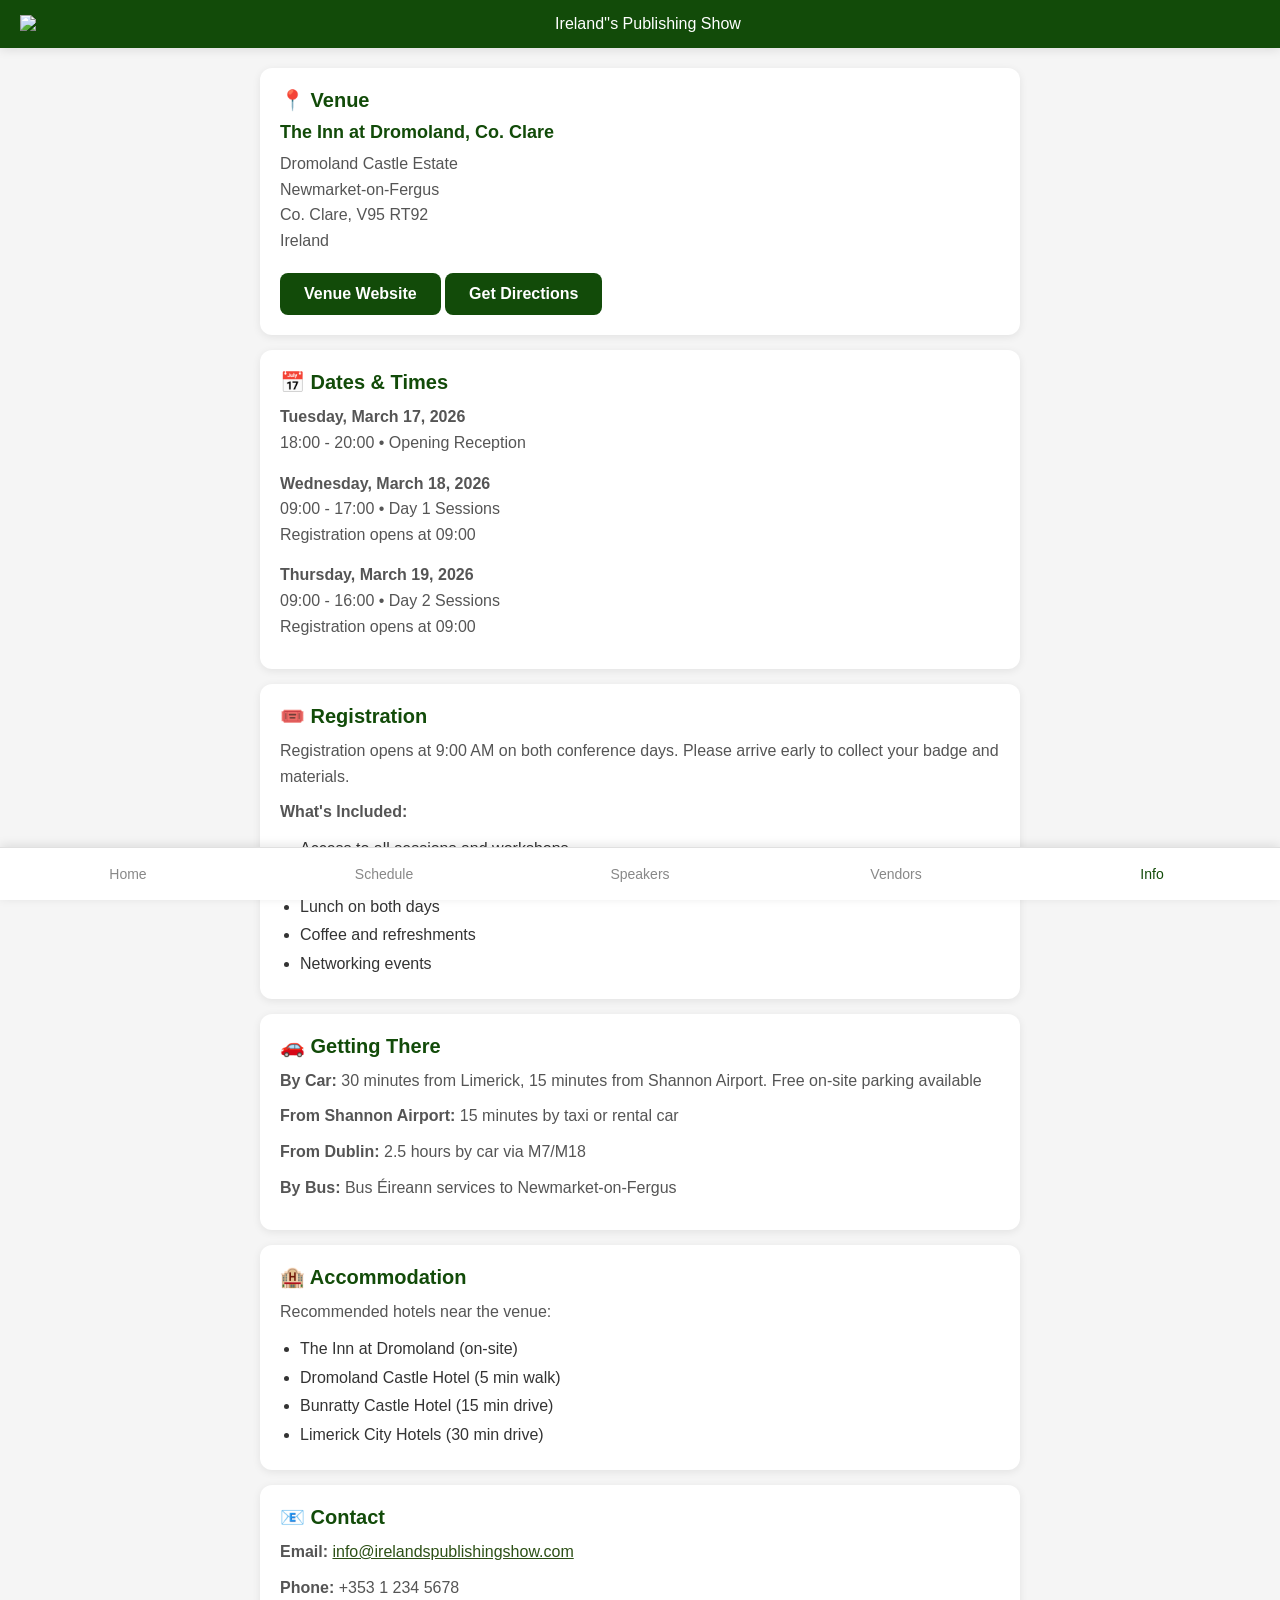
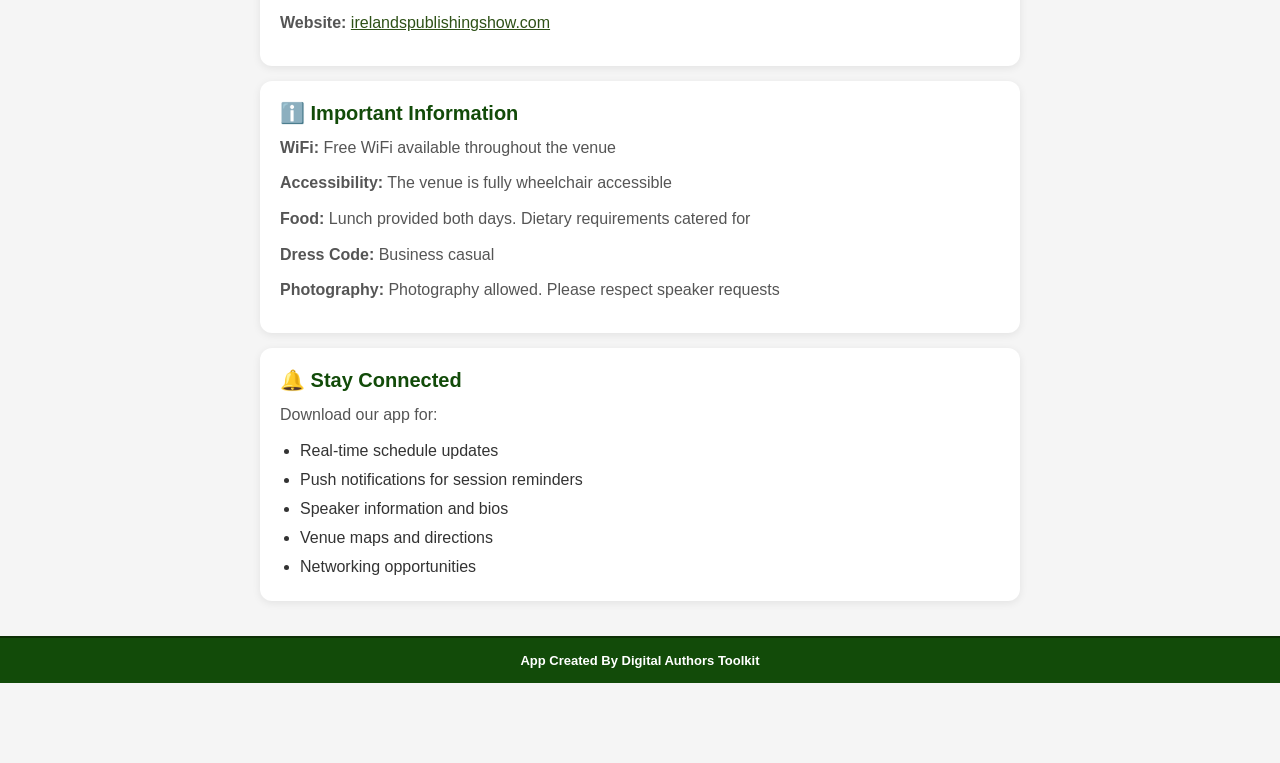
==== info.html @ 824d9bb5 "Add files via upload" ====
<!DOCTYPE html>
<html lang="en">
<head>
  <meta charset="UTF-8">
  <meta name="viewport" content="width=device-width, initial-scale=1.0">
  <title>Event Info - Ireland's Publishing Show 2026</title>
  <link rel="stylesheet" href="styles.css">
</head>
<body>
  <div class="header">
    <img src="images/ips-logo.png" alt="Ireland''s Publishing Show" class="header-logo">
  </div>

  <div class="container">
    <div class="card">
      <h2>📍 Venue</h2>
      <h3>The Inn at Dromoland, Co. Clare</h3>
      <p>Dromoland Castle Estate<br>
      Newmarket-on-Fergus<br>
      Co. Clare, V95 RT92<br>
      Ireland</p>
      <a href="https://www.dromoland.ie/the-inn-at-dromoland" class="btn" target="_blank">Venue Website</a>
      <a href="https://maps.google.com/?q=The+Inn+at+Dromoland+Co+Clare" class="btn" target="_blank">Get Directions</a>
    </div>

    <div class="card">
      <h2>📅 Dates & Times</h2>
      <p><strong>Tuesday, March 17, 2026</strong><br>
      18:00 - 20:00 • Opening Reception</p>
      
      <p style="margin-top: 15px;"><strong>Wednesday, March 18, 2026</strong><br>
      09:00 - 17:00 • Day 1 Sessions<br>
      Registration opens at 09:00</p>
      
      <p style="margin-top: 15px;"><strong>Thursday, March 19, 2026</strong><br>
      09:00 - 16:00 • Day 2 Sessions<br>
      Registration opens at 09:00</p>
    </div>

    <div class="card">
      <h2>🎟️ Registration</h2>
      <p>Registration opens at 9:00 AM on both conference days. Please arrive early to collect your badge and materials.</p>
      <p style="margin-top: 10px;"><strong>What's Included:</strong></p>
      <ul style="margin-left: 20px; margin-top: 10px; line-height: 1.8;">
        <li>Access to all sessions and workshops</li>
        <li>Conference materials and swag bag</li>
        <li>Lunch on both days</li>
        <li>Coffee and refreshments</li>
        <li>Networking events</li>
      </ul>
    </div>

    <div class="card">
      <h2>🚗 Getting There</h2>
      <p><strong>By Car:</strong> 30 minutes from Limerick, 15 minutes from Shannon Airport. Free on-site parking available</p>
      <p><strong>From Shannon Airport:</strong> 15 minutes by taxi or rental car</p>
      <p><strong>From Dublin:</strong> 2.5 hours by car via M7/M18</p>
      <p><strong>By Bus:</strong> Bus Éireann services to Newmarket-on-Fergus</p>
    </div>

    <div class="card">
      <h2>🏨 Accommodation</h2>
      <p>Recommended hotels near the venue:</p>
      <ul style="margin-left: 20px; margin-top: 10px; line-height: 1.8;">
        <li>The Inn at Dromoland (on-site)</li>
        <li>Dromoland Castle Hotel (5 min walk)</li>
        <li>Bunratty Castle Hotel (15 min drive)</li>
        <li>Limerick City Hotels (30 min drive)</li>
      </ul>
    </div>

    <div class="card">
      <h2>📧 Contact</h2>
      <p><strong>Email:</strong> <a href="mailto:info@irelandspublishingshow.com" style="color: #2d5016;">info@irelandspublishingshow.com</a></p>
      <p><strong>Phone:</strong> +353 1 234 5678</p>
      <p><strong>Website:</strong> <a href="https://irelandspublishingshow.com" style="color: #2d5016;" target="_blank">irelandspublishingshow.com</a></p>
    </div>

    <div class="card">
      <h2>ℹ️ Important Information</h2>
      <p><strong>WiFi:</strong> Free WiFi available throughout the venue</p>
      <p><strong>Accessibility:</strong> The venue is fully wheelchair accessible</p>
      <p><strong>Food:</strong> Lunch provided both days. Dietary requirements catered for</p>
      <p><strong>Dress Code:</strong> Business casual</p>
      <p><strong>Photography:</strong> Photography allowed. Please respect speaker requests</p>
    </div>

    <div class="card">
      <h2>🔔 Stay Connected</h2>
      <p>Download our app for:</p>
      <ul style="margin-left: 20px; margin-top: 10px; line-height: 1.8;">
        <li>Real-time schedule updates</li>
        <li>Push notifications for session reminders</li>
        <li>Speaker information and bios</li>
        <li>Venue maps and directions</li>
        <li>Networking opportunities</li>
      </ul>
    </div>
  </div>

  <div class="footer-credit">
    App Created By Digital Authors Toolkit
  </div>

  <nav class="bottom-nav">
    <a href="index.html">
      <span class="nav-icon">🏠</span>
      <span class="nav-label">Home</span>
    </a>
    <a href="schedule.html">
      <span class="nav-icon">📅</span>
      <span class="nav-label">Schedule</span>
    </a>
    <a href="speakers.html">
      <span class="nav-icon">🎤</span>
      <span class="nav-label">Speakers</span>
    </a>
    <a href="vendors.html">
      <span class="nav-icon">🏢</span>
      <span class="nav-label">Vendors</span>
    </a>
    <a href="info.html" class="active">
      <span class="nav-icon">ℹ️</span>
      <span class="nav-label">Info</span>
    </a>
  </nav>
</body>
</html>
---- styles.css ----
* {
  margin: 0;
  padding: 0;
  box-sizing: border-box;
}

body {
  font-family: -apple-system, BlinkMacSystemFont, 'Segoe UI', Roboto, Oxygen, Ubuntu, Cantarell, sans-serif;
  background: #f5f5f5;
  color: #333;
  padding-bottom: 80px;
}

.header {
  background: #124B09;
  color: white;
  padding: 15px 20px;
  text-align: center;
  box-shadow: 0 2px 10px rgba(0,0,0,0.1);
}

.header-logo {
  max-width: 100%;
  height: auto;
  max-height: 80px;
  margin: 0 auto;
  display: block;
}

.header h1 {
  font-size: 24px;
  font-weight: 700;
  margin-bottom: 5px;
}

.header p {
  font-size: 14px;
  opacity: 0.9;
}

.container {
  max-width: 800px;
  margin: 0 auto;
  padding: 20px;
}

.card {
  background: white;
  border-radius: 12px;
  padding: 20px;
  margin-bottom: 15px;
  box-shadow: 0 2px 8px rgba(0,0,0,0.08);
}

.card h2 {
  color: #124B09;
  font-size: 20px;
  margin-bottom: 10px;
}

.card h3 {
  color: #124B09;
  font-size: 18px;
  margin-bottom: 8px;
}

.card p {
  line-height: 1.6;
  color: #555;
  margin-bottom: 10px;
}

.card .meta {
  color: #888;
  font-size: 14px;
  margin-top: 8px;
}

.countdown {
  display: grid;
  grid-template-columns: repeat(4, 1fr);
  gap: 10px;
  margin: 20px 0;
}

.countdown-item {
  background: white;
  border-radius: 12px;
  padding: 15px;
  text-align: center;
  box-shadow: 0 2px 8px rgba(0,0,0,0.08);
}

.countdown-number {
  font-size: 32px;
  font-weight: 700;
  color: #124B09;
  display: block;
}

.countdown-label {
  font-size: 12px;
  color: #888;
  text-transform: uppercase;
  margin-top: 5px;
}

.btn {
  display: inline-block;
  background: #124B09;
  color: white;
  padding: 12px 24px;
  border-radius: 8px;
  text-decoration: none;
  font-weight: 600;
  margin-top: 10px;
  transition: background 0.3s;
}

.btn:hover {
  background: #1a6b0d;
}

.sponsor-grid {
  display: grid;
  grid-template-columns: repeat(auto-fit, minmax(150px, 1fr));
  gap: 15px;
  margin-top: 15px;
}

.sponsor-item {
  background: white;
  border: 2px solid #e0e0e0;
  border-radius: 8px;
  padding: 15px;
  text-align: center;
}

.sponsor-item img {
  max-width: 100%;
  height: auto;
  margin-bottom: 10px;
}

.sponsor-item h4 {
  font-size: 14px;
  color: #124B09;
}

.nav,
.bottom-nav {
  position: fixed;
  bottom: 0;
  left: 0;
  right: 0;
  background: white;
  border-top: 1px solid #e0e0e0;
  display: flex;
  justify-content: space-around;
  padding: 10px 0;
  box-shadow: 0 -2px 10px rgba(0,0,0,0.1);
  z-index: 1000;
}

.nav a,
.bottom-nav a {
  flex: 1;
  text-align: center;
  text-decoration: none;
  color: #888;
  font-size: 12px;
  padding: 8px;
  transition: color 0.3s;
  display: flex;
  flex-direction: column;
  align-items: center;
  gap: 4px;
}

.nav a.active,
.bottom-nav a.active {
  color: #124B09;
  font-weight: 600;
}

.nav a:hover,
.bottom-nav a:hover {
  color: #1a6b0d;
}

.nav-icon {
  display: none;
}

.nav-label {
  font-size: 14px;
  display: block;
  font-weight: 500;
}

.footer-credit {
  text-align: center;
  padding: 15px 20px;
  background: #124B09;
  color: white;
  font-size: 13px;
  font-weight: 600;
  border-top: 2px solid #0d3005;
}

.session-time {
  display: inline-block;
  background: #124B09;
  color: white;
  padding: 4px 12px;
  border-radius: 20px;
  font-size: 13px;
  font-weight: 600;
  margin-bottom: 8px;
}

.session-room {
  color: #888;
  font-size: 13px;
  margin-top: 5px;
}

.speaker-bio {
  font-size: 14px;
  line-height: 1.6;
  color: #666;
  margin-top: 8px;
}

.email-signup {
  background: white;
  border-radius: 12px;
  padding: 20px;
  margin: 20px 0;
  text-align: center;
  box-shadow: 0 2px 8px rgba(0,0,0,0.08);
}

.email-signup h3 {
  color: #124B09;
  margin-bottom: 10px;
}

.email-signup input {
  width: 100%;
  padding: 12px;
  border: 2px solid #e0e0e0;
  border-radius: 8px;
  font-size: 16px;
  margin: 10px 0;
}

.email-signup button {
  width: 100%;
  background: #124B09;
  color: white;
  padding: 12px;
  border: none;
  border-radius: 8px;
  font-size: 16px;
  font-weight: 600;
  cursor: pointer;
  transition: background 0.3s;
}

.email-signup button:hover {
  background: #1a6b0d;
}

@media (max-width: 600px) {
  .countdown {
    grid-template-columns: repeat(2, 1fr);
  }
  
  .sponsor-grid {
    grid-template-columns: repeat(2, 1fr);
  }
}
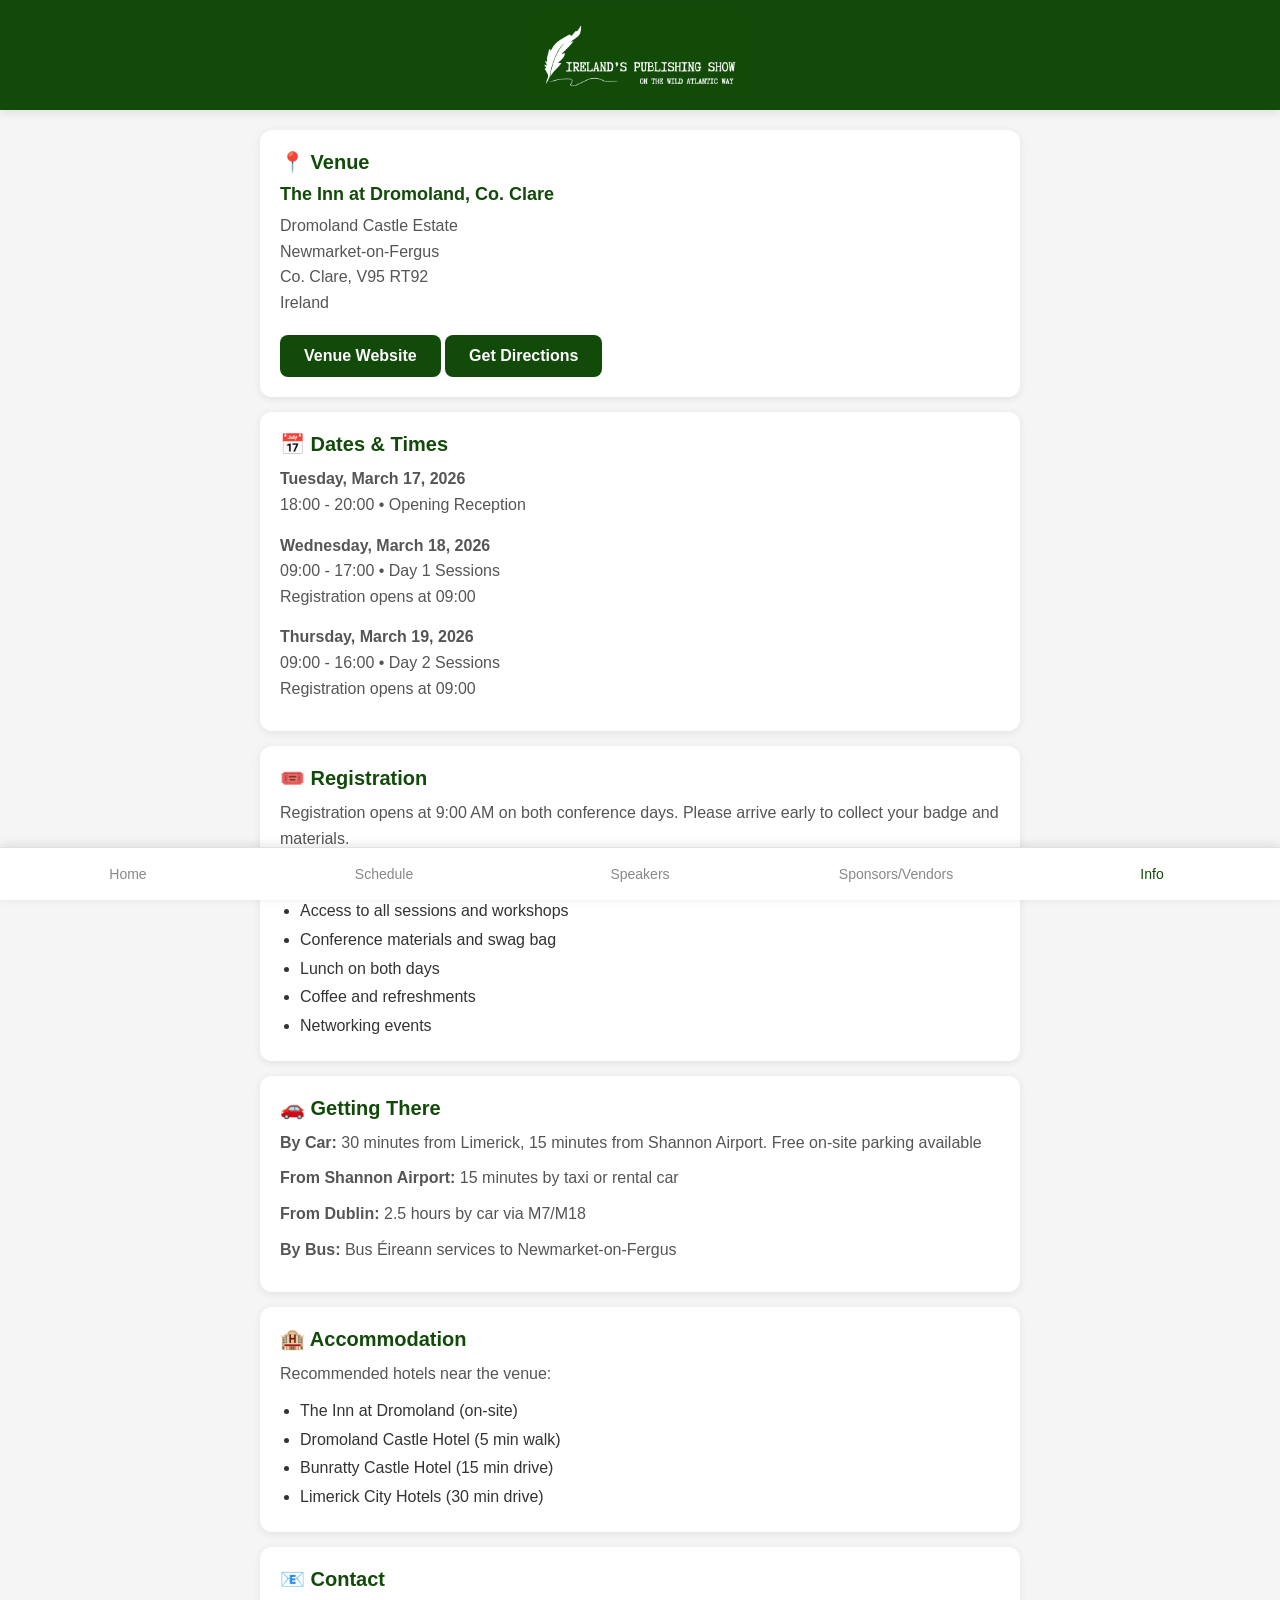
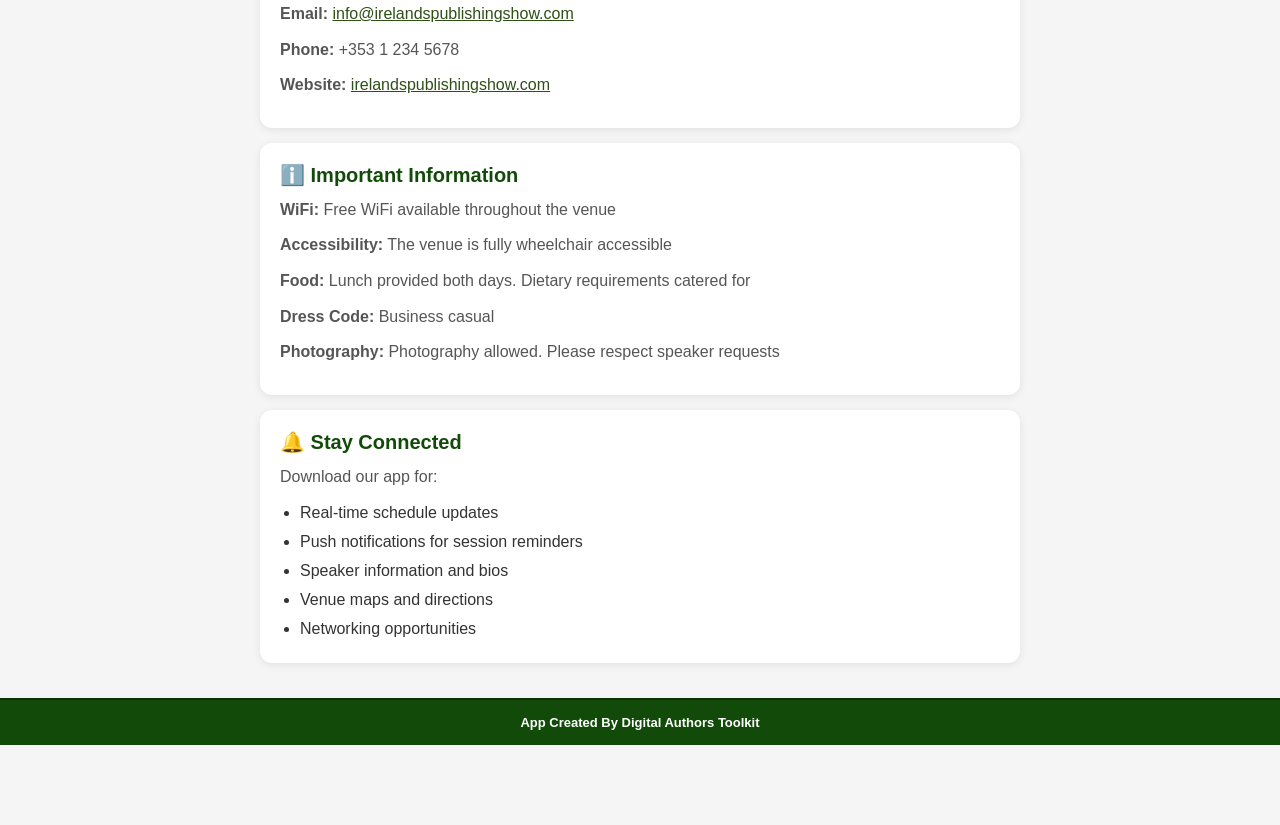
==== commit 192a53d7: "Add files via upload" ====
--- a/info.html
+++ b/info.html
@@ -8,7 +8,7 @@
 </head>
 <body>
   <div class="header">
-    <img src="images/ips-logo.png" alt="Ireland''s Publishing Show" class="header-logo">
+    <img src="ips-logo.png" alt="Ireland''s Publishing Show" class="header-logo">
   </div>
 
   <div class="container">
@@ -117,7 +117,7 @@
     </a>
     <a href="vendors.html">
       <span class="nav-icon">🏢</span>
-      <span class="nav-label">Vendors</span>
+      <span class="nav-label">Sponsors/Vendors</span>
     </a>
     <a href="info.html" class="active">
       <span class="nav-icon">ℹ️</span>
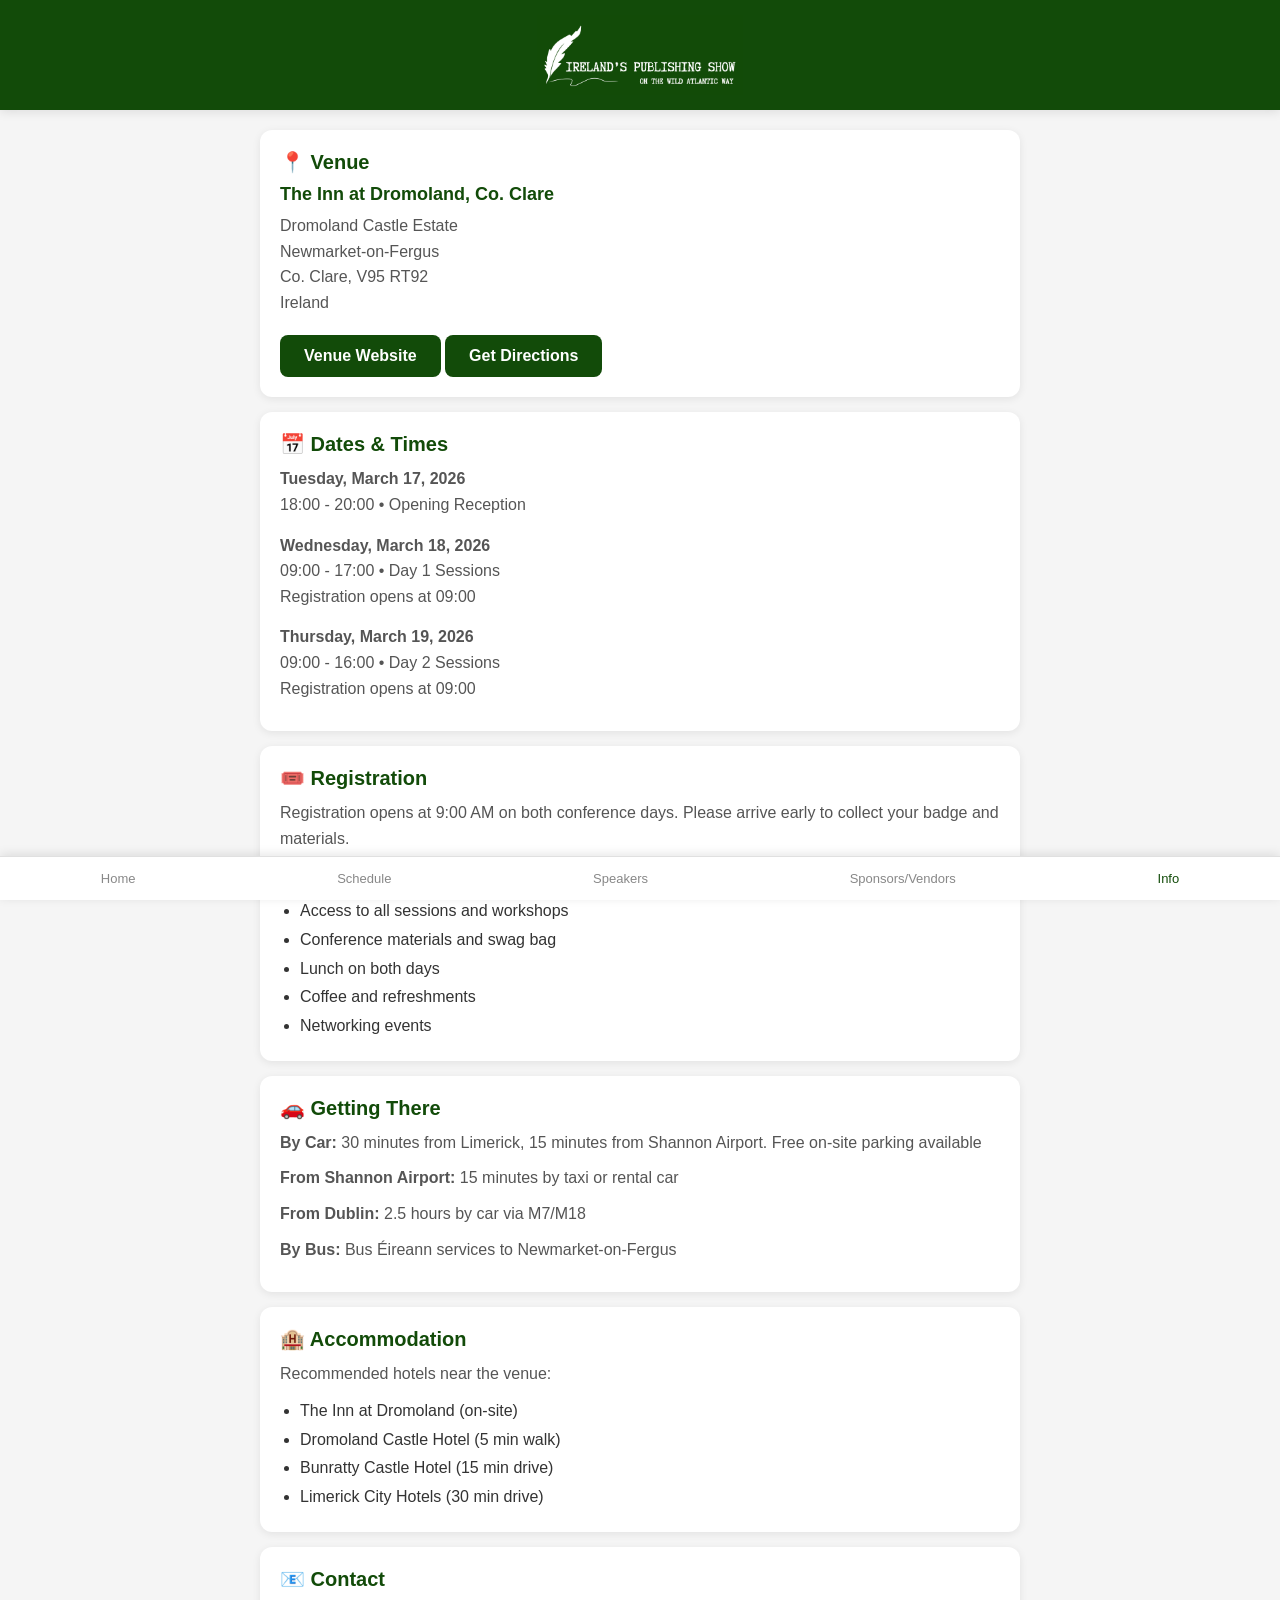
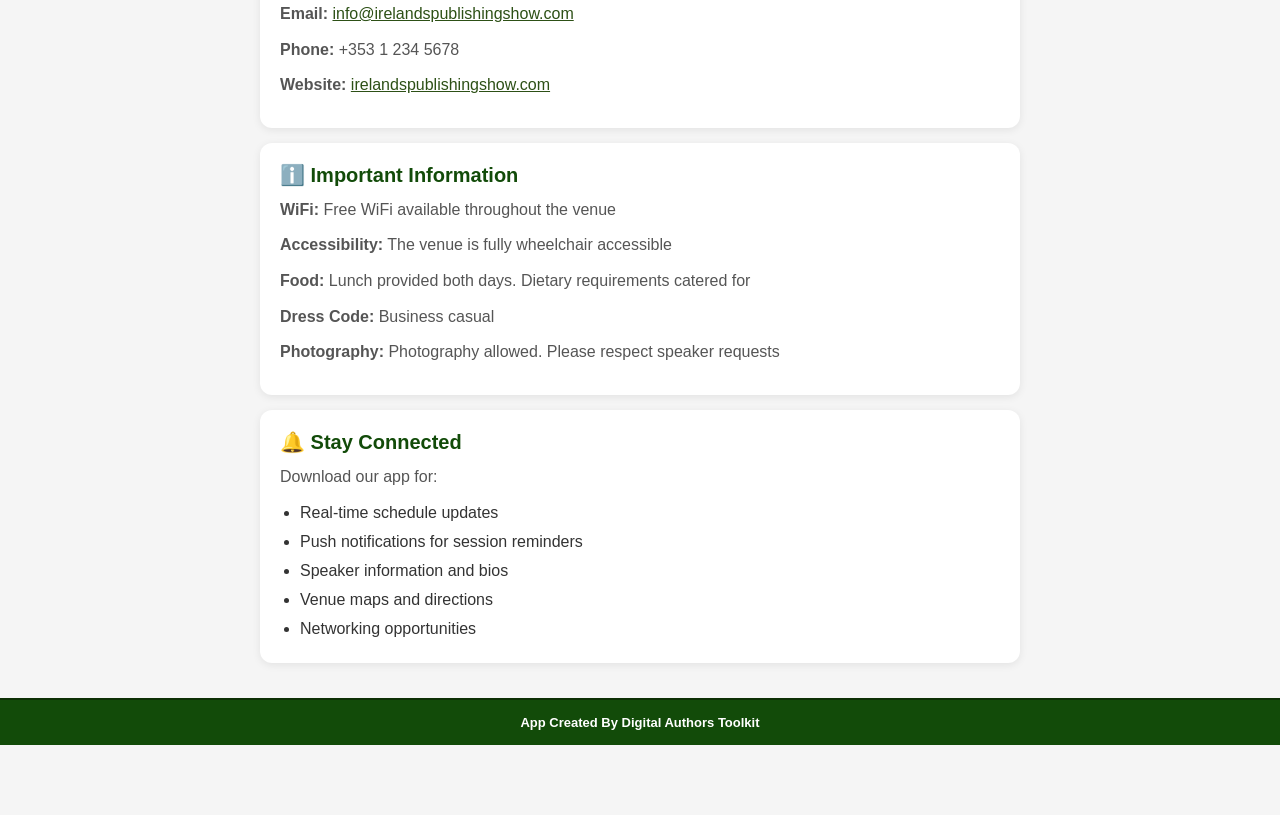
==== commit 06b37ebb: "Remove emoji icons from nav bar, text-only labels" ====
--- a/info.html
+++ b/info.html
@@ -104,23 +104,18 @@
 
   <nav class="bottom-nav">
     <a href="index.html">
-      <span class="nav-icon">🏠</span>
       <span class="nav-label">Home</span>
     </a>
     <a href="schedule.html">
-      <span class="nav-icon">📅</span>
       <span class="nav-label">Schedule</span>
     </a>
     <a href="speakers.html">
-      <span class="nav-icon">🎤</span>
       <span class="nav-label">Speakers</span>
     </a>
     <a href="vendors.html">
-      <span class="nav-icon">🏢</span>
       <span class="nav-label">Sponsors/Vendors</span>
     </a>
     <a href="info.html" class="active">
-      <span class="nav-icon">ℹ️</span>
       <span class="nav-label">Info</span>
     </a>
   </nav>
--- a/styles.css
+++ b/styles.css
@@ -8,7 +8,7 @@
   font-family: -apple-system, BlinkMacSystemFont, 'Segoe UI', Roboto, Oxygen, Ubuntu, Cantarell, sans-serif;
   background: #f5f5f5;
   color: #333;
-  padding-bottom: 80px;
+  padding-bottom: 70px;
 }
 
 .header {
@@ -157,24 +157,34 @@
   border-top: 1px solid #e0e0e0;
   display: flex;
   justify-content: space-around;
-  padding: 10px 0;
+  align-items: stretch;
+  padding: 0;
   box-shadow: 0 -2px 10px rgba(0,0,0,0.1);
   z-index: 1000;
+  overflow-x: auto;
+  -webkit-overflow-scrolling: touch;
+  scrollbar-width: none;
+  -ms-overflow-style: none;
+}
+
+.nav::-webkit-scrollbar,
+.bottom-nav::-webkit-scrollbar {
+  display: none;
 }
 
 .nav a,
 .bottom-nav a {
-  flex: 1;
+  flex: 1 1 auto;
+  min-width: 0;
   text-align: center;
   text-decoration: none;
   color: #888;
-  font-size: 12px;
-  padding: 8px;
+  padding: 14px 6px;
   transition: color 0.3s;
   display: flex;
-  flex-direction: column;
   align-items: center;
-  gap: 4px;
+  justify-content: center;
+  white-space: nowrap;
 }
 
 .nav a.active,
@@ -193,7 +203,7 @@
 }
 
 .nav-label {
-  font-size: 14px;
+  font-size: 13px;
   display: block;
   font-weight: 500;
 }
@@ -281,3 +291,14 @@
     grid-template-columns: repeat(2, 1fr);
   }
 }
+
+@media (max-width: 380px) {
+  .nav-label {
+    font-size: 11px;
+  }
+  
+  .nav a,
+  .bottom-nav a {
+    padding: 14px 4px;
+  }
+}
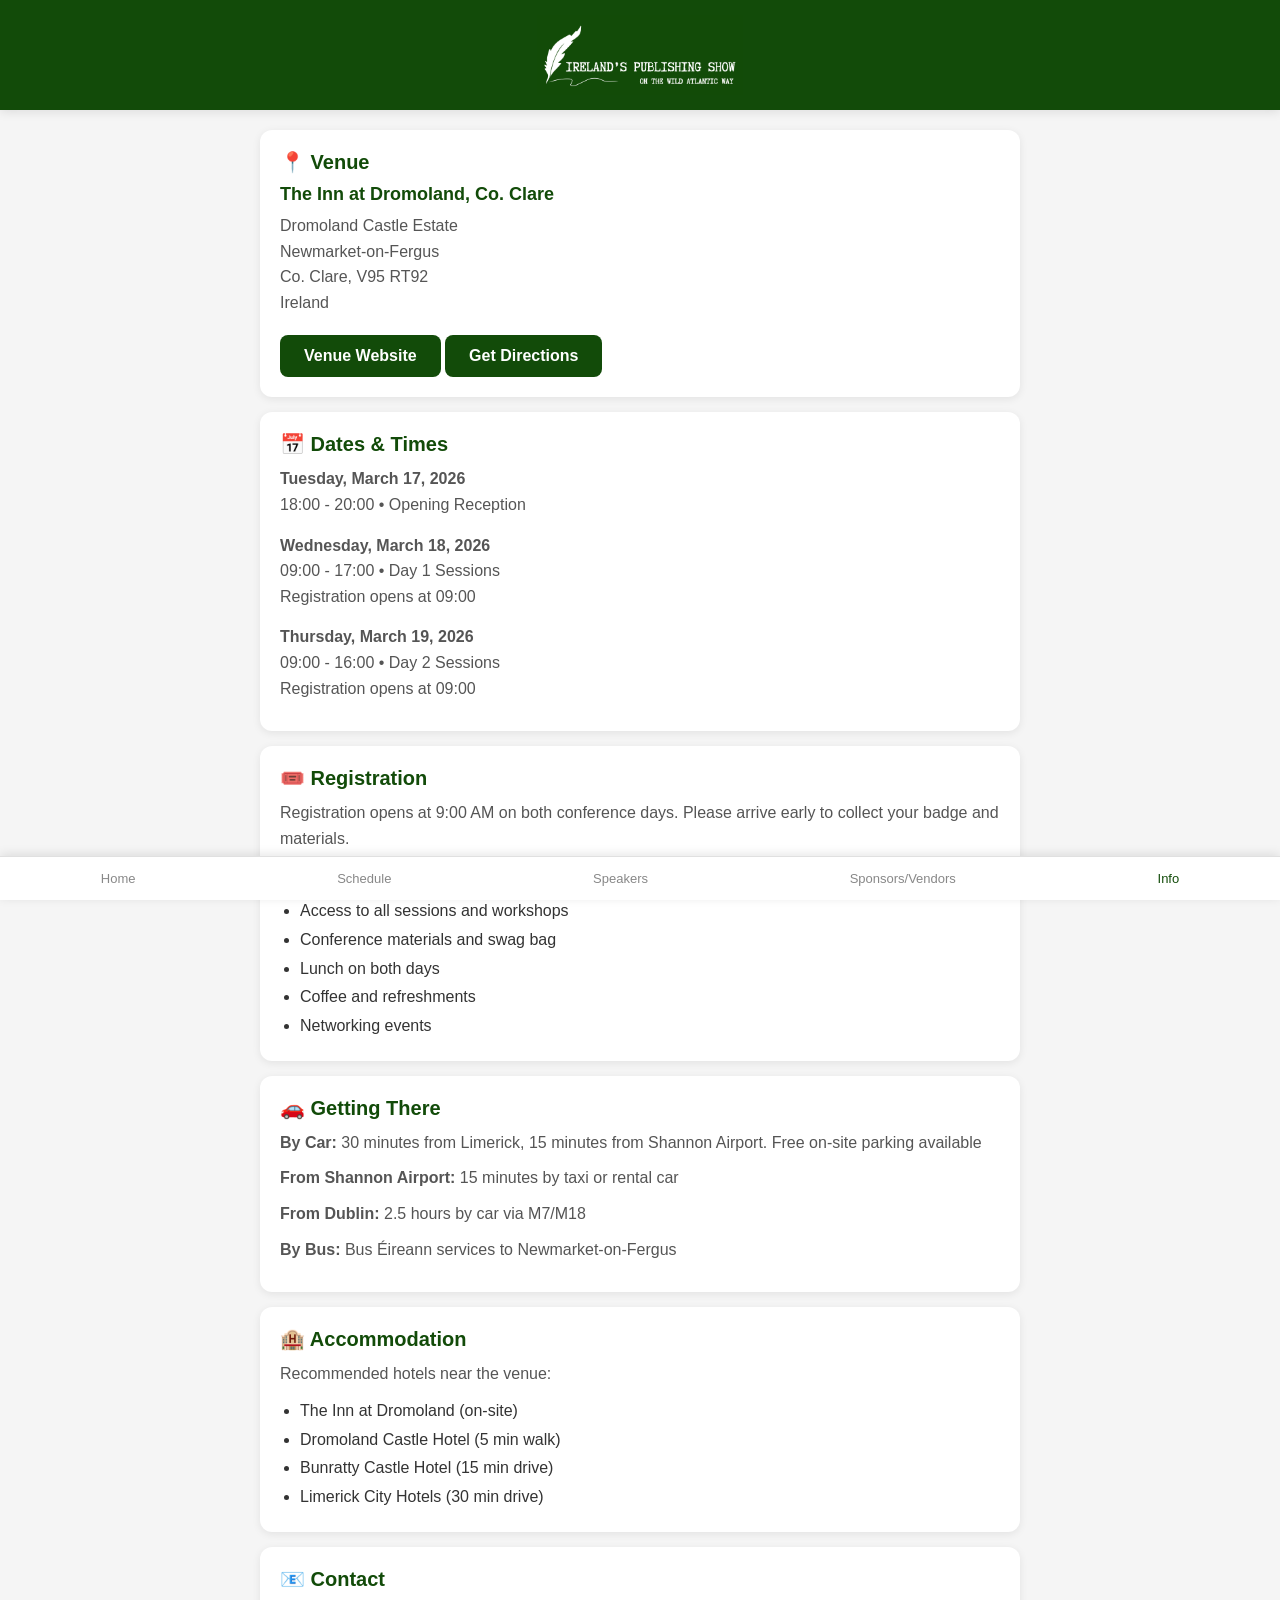
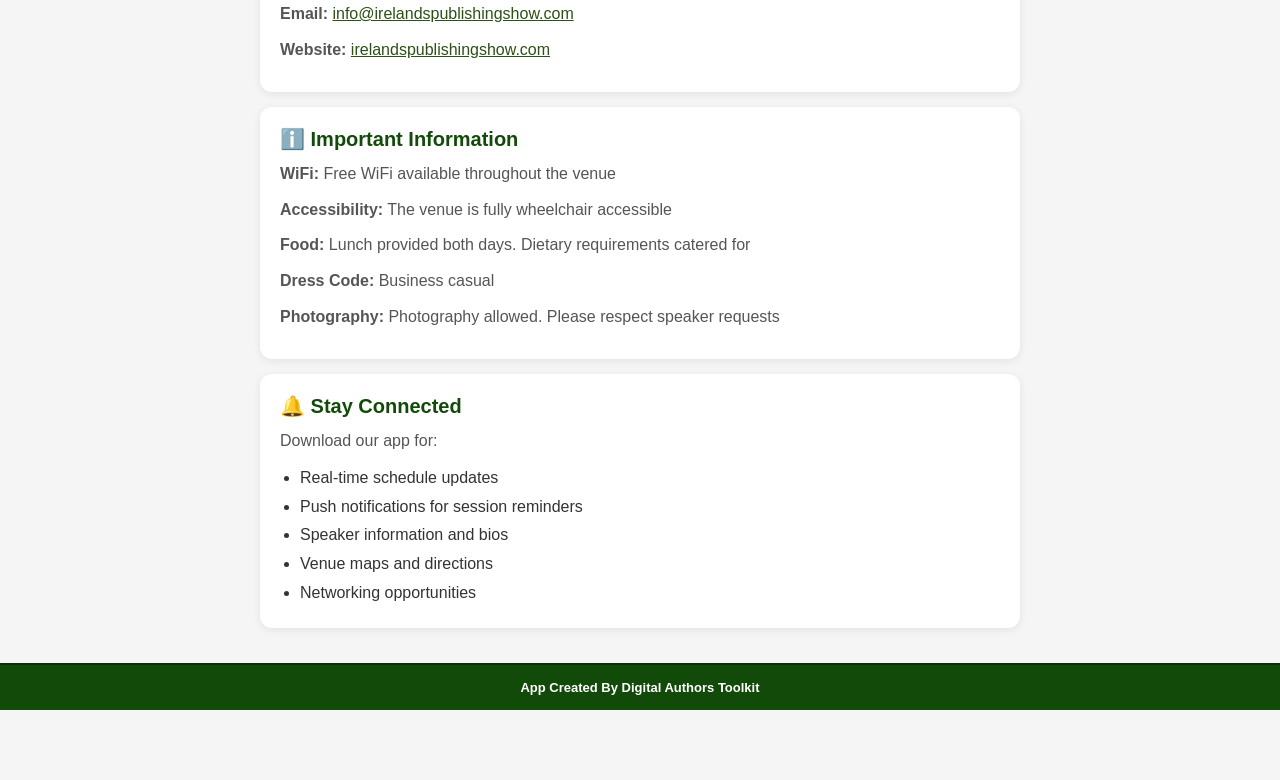
==== commit 955d89a1: "Remove placeholder phone number from contact section" ====
--- a/info.html
+++ b/info.html
@@ -72,7 +72,6 @@
     <div class="card">
       <h2>📧 Contact</h2>
       <p><strong>Email:</strong> <a href="mailto:info@irelandspublishingshow.com" style="color: #2d5016;">info@irelandspublishingshow.com</a></p>
-      <p><strong>Phone:</strong> +353 1 234 5678</p>
       <p><strong>Website:</strong> <a href="https://irelandspublishingshow.com" style="color: #2d5016;" target="_blank">irelandspublishingshow.com</a></p>
     </div>
 
--- a/styles.css
+++ b/styles.css
@@ -134,6 +134,10 @@
   border-radius: 8px;
   padding: 15px;
   text-align: center;
+  display: flex;
+  flex-direction: column;
+  align-items: center;
+  justify-content: space-between;
 }
 
 .sponsor-item img {
